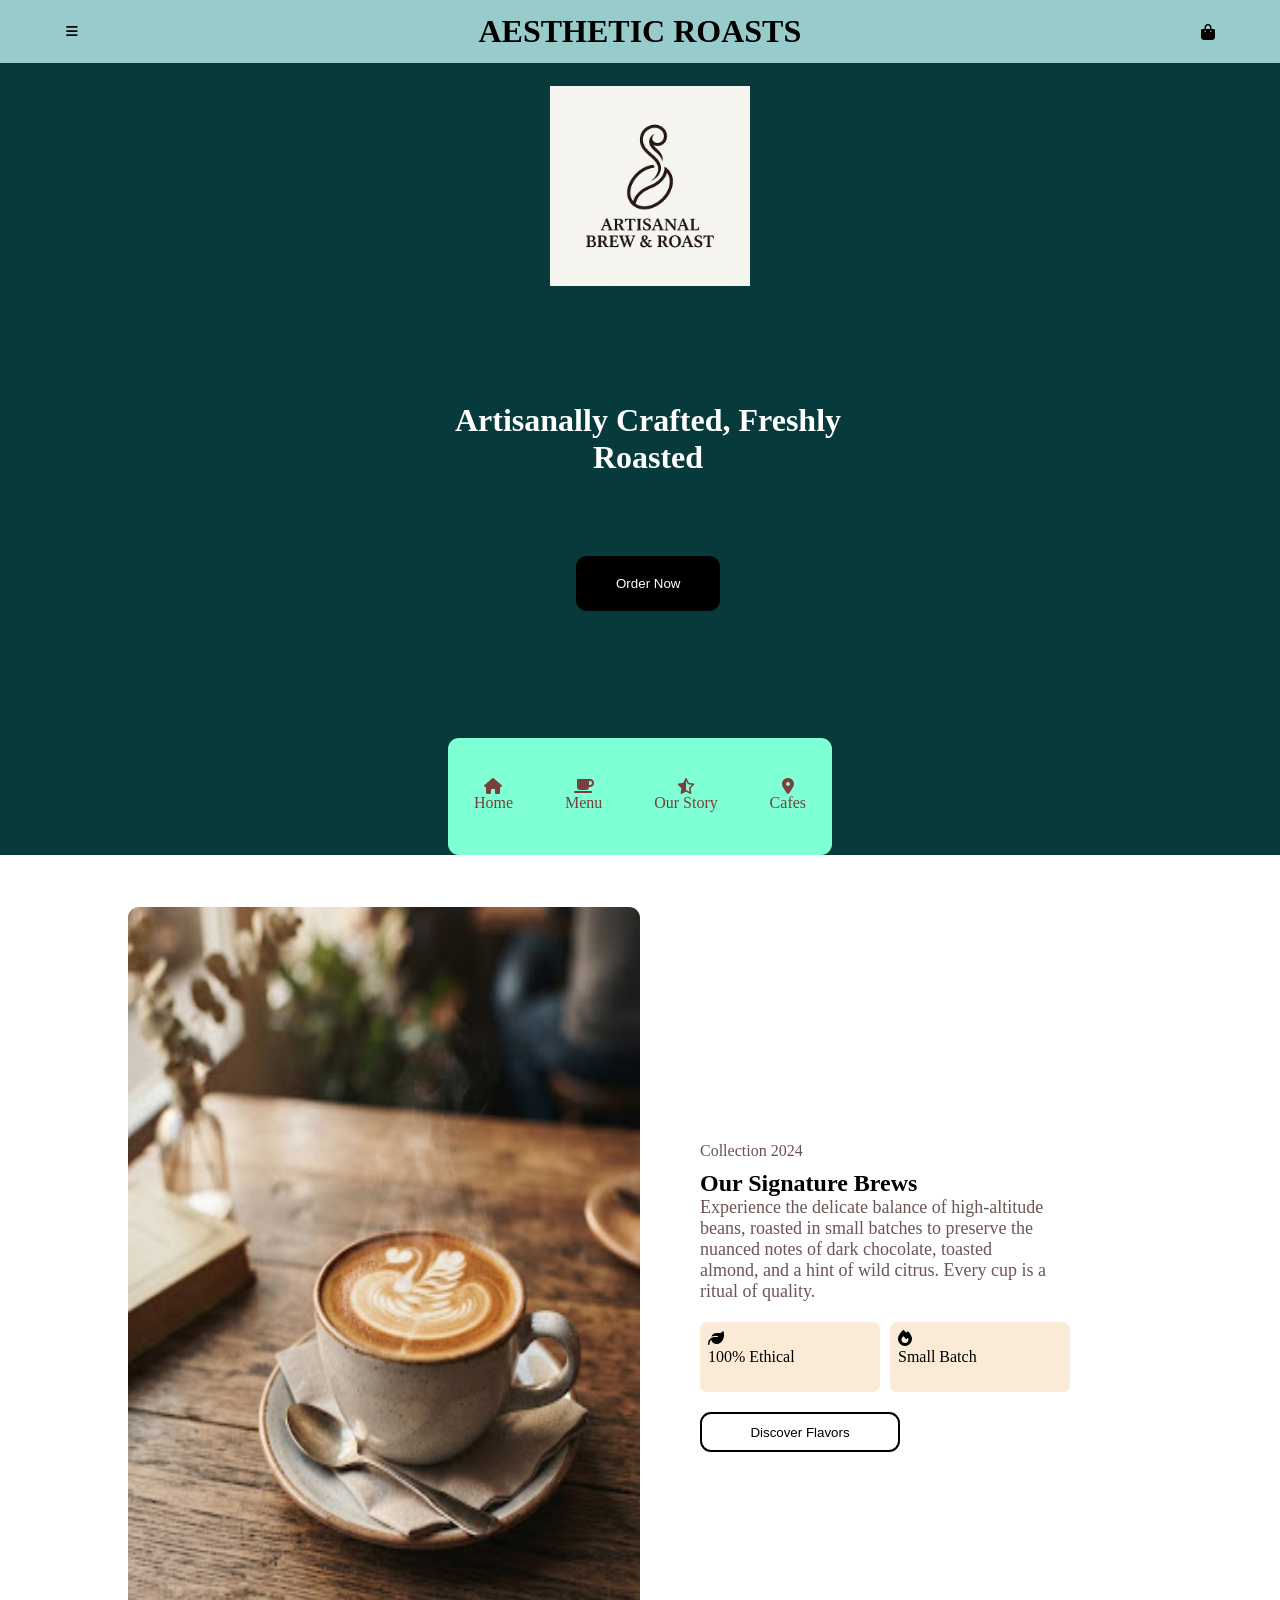
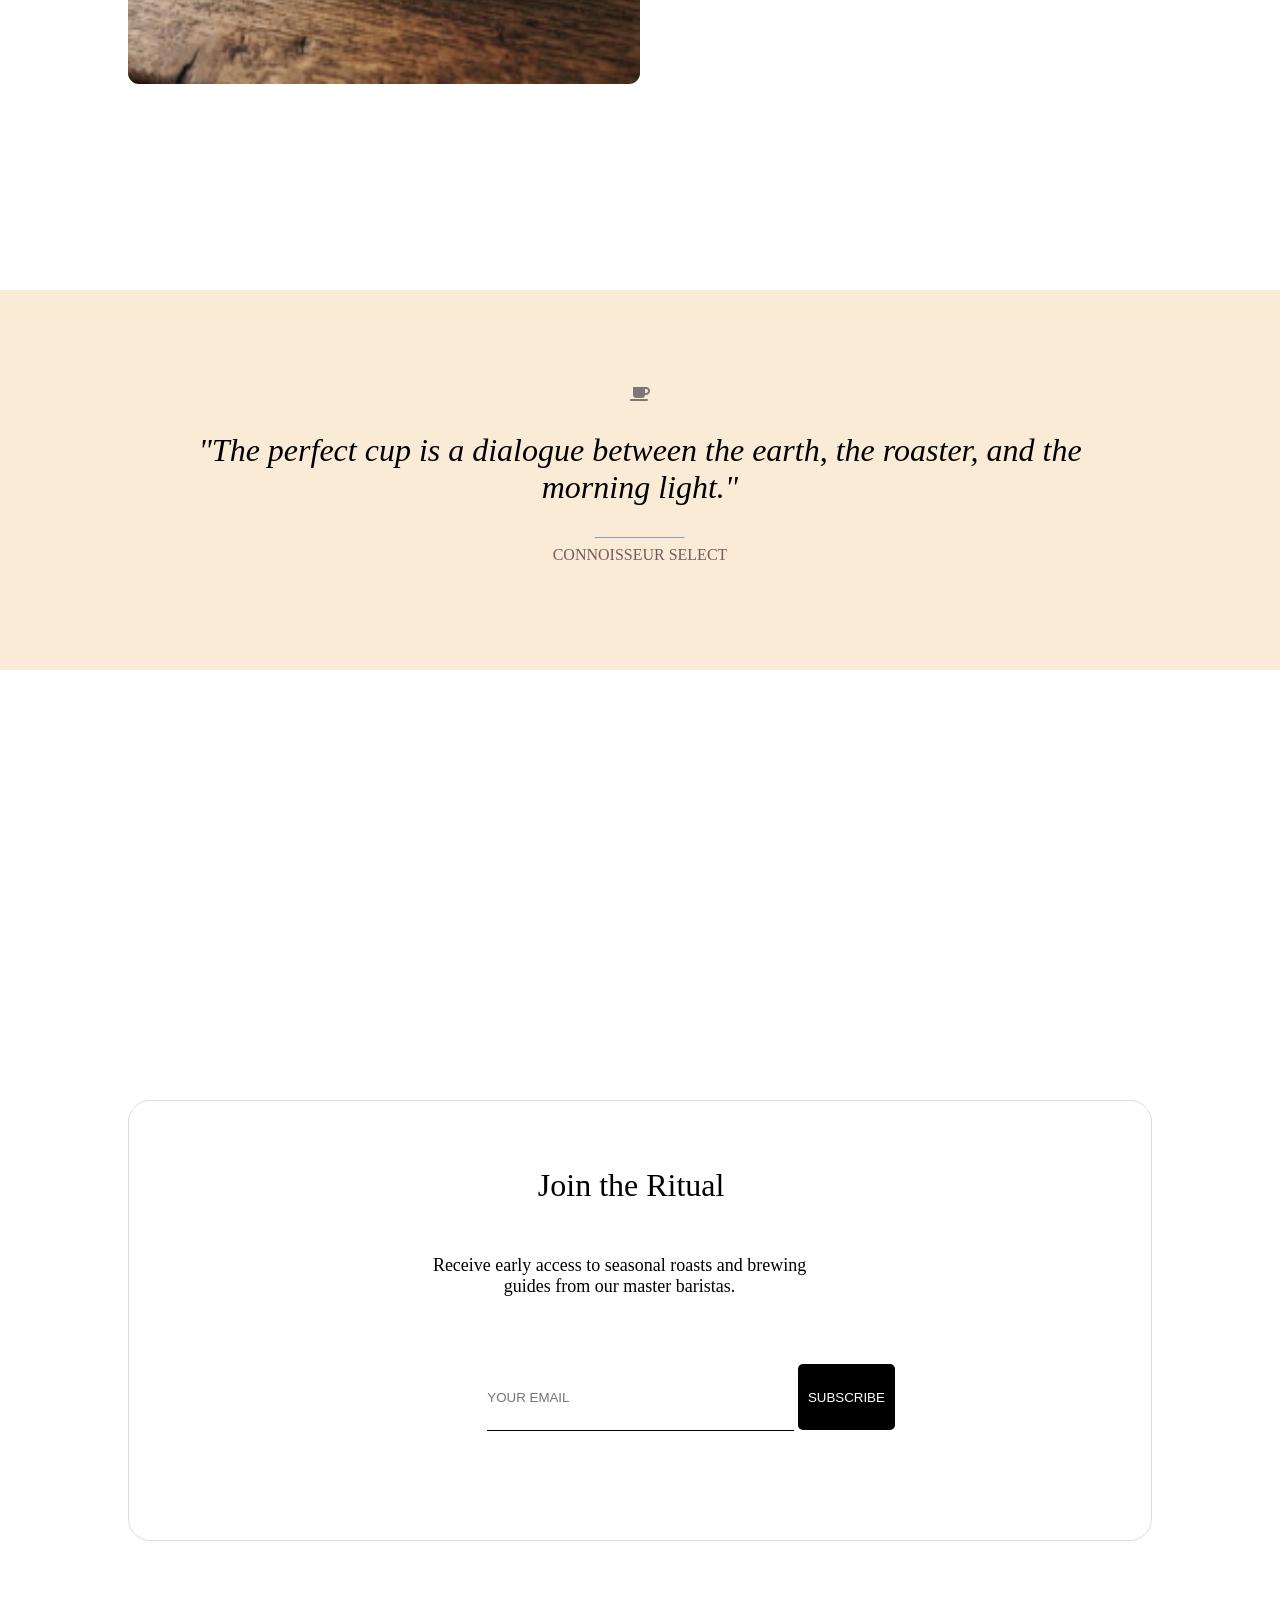
==== index.html @ 0acbfa36 "first commits" ====
<!DOCTYPE html>
<html lang="en">

<head>
    <meta charset="UTF-8">
    <meta name="viewport" content="width=device-width, initial-scale=1.0">
    <title>Aesthetic Roasts</title>
    
    <link rel="shortcut icon" href="./asseats/shorticon.png" type="image/x-icon">
    <link rel="stylesheet" href="./style.css">
    <link rel="stylesheet" href="https://cdnjs.cloudflare.com/ajax/libs/font-awesome/6.7.2/css/all.min.css">

</head>

<body>
        <header>
            <p>≡</p>
            <h1>AESTHETIC ROASTS</h1>
            <i class="fa-solid fa-bag-shopping"></i>
            
        </header>   
    <main>
        <div class="nav">
            <ul>
                <li> <a href="./index.html"><i class="fa-solid fa-house"></i>Home</a></li>
                <li><a href="./menu.html"><i class="fa-solid fa-mug-saucer"></i>Menu</a></li>
                <li><a href="./ourstory.html"><i class="fa-regular fa-star-half-stroke"></i>Our Story</a></li>
                <li><a href="./cafes.html"><i class="fa-solid fa-location-dot"></i>Cafes</a></li>
            </ul>
            
        </div>
        <div class="order">
            <img src="./asseats/artisanal.png">
            <h1>Artisanally Crafted, Freshly Roasted</h1>
            <button>Order Now</button>
        </div>
        <div class="grid-sec">
            <div class="image-side">
                <img src="./asseats/signature.png">
            </div>
            <div class="content">
                <div id="content-sign">
                    <h5>Collection 2024</h5>
                    <h2>Our Signature Brews</h2>
                    <p>Experience the delicate balance of high-altitude beans, roasted in small batches to preserve the
                        nuanced notes of dark chocolate, toasted almond, and a hint of wild citrus. Every cup is a
                        ritual of quality.</p>
                </div>
                <div class="grid-batch">
                    <div id="ethical">
                        <i class="fa-solid fa-leaf"></i>
                        <p>100% Ethical</p>
                    </div>
                    <div id="small"><i class="fa-solid fa-fire"></i>
                        <p>Small Batch</p>
                    </div>

                </div>
                <button>Discover Flavors</button>

            </div>



        </div>
        <div class="sellect">
            <i class="fa-solid fa-mug-saucer"></i>
            <h1>"The perfect cup is a dialogue between the earth, the roaster, and the morning light."</h1>
            <hr>
            <p>CONNOISSEUR SELECT</p>

        </div>

    </main>
    <footer>
        <div class="join">
            <h1>Join the Ritual</h1>
            <p>Receive early access to seasonal roasts and brewing guides from our master baristas.</p>
            <span><input type="text" placeholder="YOUR EMAIL">
                <button>SUBSCRIBE</button></span>

        </div>
    </footer>

</body>

</html>
---- style.css ----
*{
        padding: 0;
        margin: 0;
        box-sizing: border-box;

    }
    body{
        width: 100vw;
        height: auto;

    }
    @media screen (max-width:450px) {
        body{
            width: 100vw;
            height: auto;
            display: flex;
            flex-direction: column;
           gap:20px;
            flex-wrap: wrap;
        }
        header{
            width: 100px;   
            height: 100px;
        }
        .grid-sec{
            display: flex;
            flex-direction: column;
        }
        .grid-batch{
            display: flex;
            flex-direction: column;
        }
        
    }
    header{
        height: 7%;
        width: 100%;
        display: flex;
        background-color: rgb(152, 204, 204);
        justify-content: space-around;
        align-items: center;
        position: fixed;
        z-index: 1;
    }
    
    header p{
        position: relative;
        left: -7%;
        font-size: x-large;
        font-weight: 600;
    }
    header i{
        position: relative;
        right: -7%;
    }
    main{
        width: 100vw;
        height: 300vh;
        position: relative;
    }


    .nav{
        background-color: aquamarine;
        width: 30%;
        height: 13%;
        position: fixed;
        z-index: 1;
       
        border-radius: 11px;
        bottom: 5%;
        left: 35%;
        
    
    }
    .nav ul{
        position: relative;
        top: 30%;
        width: 100%;
        height: 30%;
        list-style: none;
        display: flex;
        
        justify-content: space-around;
       
    
    
    }
    .nav ul li a{
        
         height: 170%;
        display: flex;
        flex-direction: column;
        text-align: center;
        padding: 5px;
         color: rgb(121, 63, 63);
         text-decoration: none;
    }
    .nav ul li a:hover{
        transform: translateY(-4px);
        color: rgb(24, 1, 1);
    }
    .nav ul li a:active{
        background-color: black;
        color: white;
        border-radius: 7px;
        cursor: pointer;
    }
    
    .order{
        position: relative;
        height: 95vh;
        width: 100%;
        
        text-align: center;
        
        background-color:rgb(7, 58, 58);
    }
    .order img{
        position: absolute;
        top: 10%;
        left: 43%   ;
        height: 200px;
        width: 200px;
    }
    .order h1{
        position: absolute;
        top: 47%;
        left: 35%;
        width: 400px;
        text-align: center;
        color: white;
    }
    .order button{
        position: absolute;
        top: 65%;
        left: 45%;
        border-radius: 11px;
        color: white;
        border: none;
        background-color: black;
        padding: 20px 40px;
    }
    .order button:hover{
    

    cursor: pointer;
    transform: scale(1.1);
}
    
    .grid-sec{
        height: 30%;
        width: 100%;
        display: grid;
        grid-template-columns: repeat(1fr,1fr);
        grid-template-rows: 1fr;
        grid-template-areas: "a b";
       
    }
    @media screen (max-width:450px) {
        
    }
    .image-side{
        width: 50vw;
        height:120%;
        grid-area: a;
        position: relative;
        top: 4%;
      
        
        
    }
    .image-side img{
        position: absolute;
        top: 2%;
        left: 20%;
        width: 80%;
        height: 80%;
        border-radius: 11px;
    
    }
    .content{
        width: 55%;
        position: relative;
      top: 4%;
      left: 60px;
      display: flex;
      flex-direction: column;
      align-items:start;
      justify-content: center;
      gap: 20px;
        
        grid-area: b;
    }
    #content-sign p{
        font-size: large;
        color: rgb(109, 85, 85);
    }
    #content-sign h5{
        font-size: medium;
        font-weight: 200;
        color: rgb(109, 80, 80);
        padding: 10px 0px;
    }
    .grid-batch{
        display: grid;
        grid-template-columns: 1fr 1fr;
        grid-template-rows: 1fr;
        grid-template-areas: "ethical small";
        gap: 10px;
    }
    #ethical{
        width: 180px;
        height: 70px;
        grid-area: ethical;
        border-radius: 7px;
        padding: 8px;
        background-color: antiquewhite;
    }
    #small{
        grid-area: small;
        width: 180px;
        height: 70px;
        border-radius: 7px;
        padding: 8px;
        background-color: antiquewhite;
    }
    .content button{
        width: 200px;
        height: 40PX;
        padding: 5px;
        border: 2px solid black;
        background-color:white;
        border-radius: 11px;
        font-weight: 400;
       
    }
    .content button:hover {
    background-color: black;
    color: white;
    cursor: pointer;
        border: none;
    
}
    .sellect{
        height: 380px;
        width: 100%;
        
        position: absolute;
        top:70%;
        display: flex;
        flex-direction: column;
        justify-content: center;
        align-items: center;
        gap: 20px;
        background-color: antiquewhite;
        
    }
    .sellect i{
        color: rgb(131, 117, 117);
    }
    .sellect h1{
        width: 75%;
        font-style:italic;
        font-weight: 300;
       
        padding: 10px 0px;
        text-align: center;
        
    }
    .sellect hr{
        width: 7%;
        text-align: center;
        position: absolute;
        top: 65%;
    }
    .sellect p{
        padding:10px 0px;
        font-size: medium;
        color: rgb(122, 90, 90);
    }
    footer{
        position: relative;
        width: 100%;
        height: 70vh;
        text-align: center;
    }
    .join{
        position: relative;
        left: 10%;
        width: 80%;
        height: 70%;
        border: 1px solid rgb(220, 220, 228);
       / text-align: center;
        gap: 10PX;
        border-radius: 22PX;
    }
    .join h1{
        position: absolute;
        top: 15%;
        left: 40%;
        font-weight: 400;
    }
    .join p{
        width: 40%;
        font-size: large; 
        position: absolute;
        top: 35%;
        left: 28%;
    }
    .join span{
        position: absolute;
        top: 60%;
        left: 30%;
        width: 50%;
        height: 15%;
        text-align: center;
    }
    .join span input{
        height: 100%;
        width: 60%;
        border: none;
        border-bottom: 1px solid black;
    }
    .join span button{
        height: 100%;
        padding: 0px 10px;
        color: white;
        background-color: black;
        border: none;
        border-radius: 5px;
        
    }
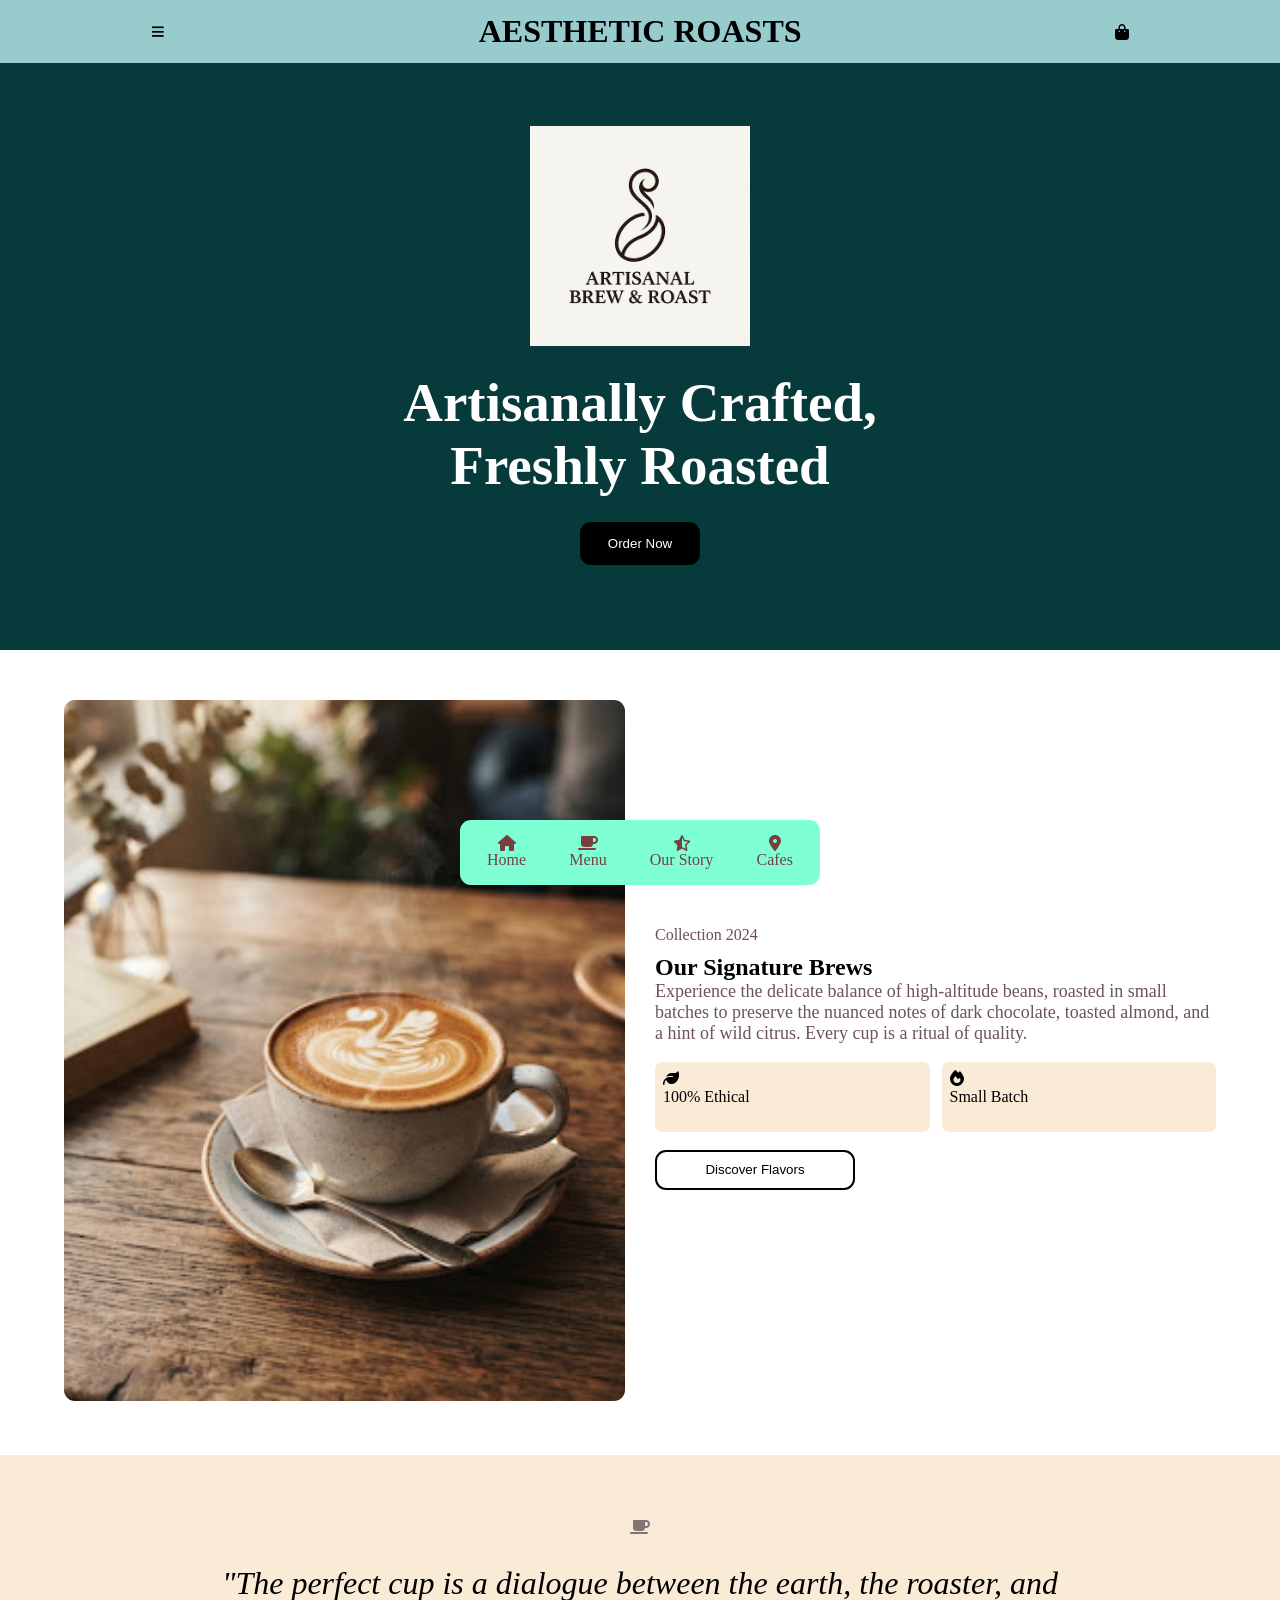
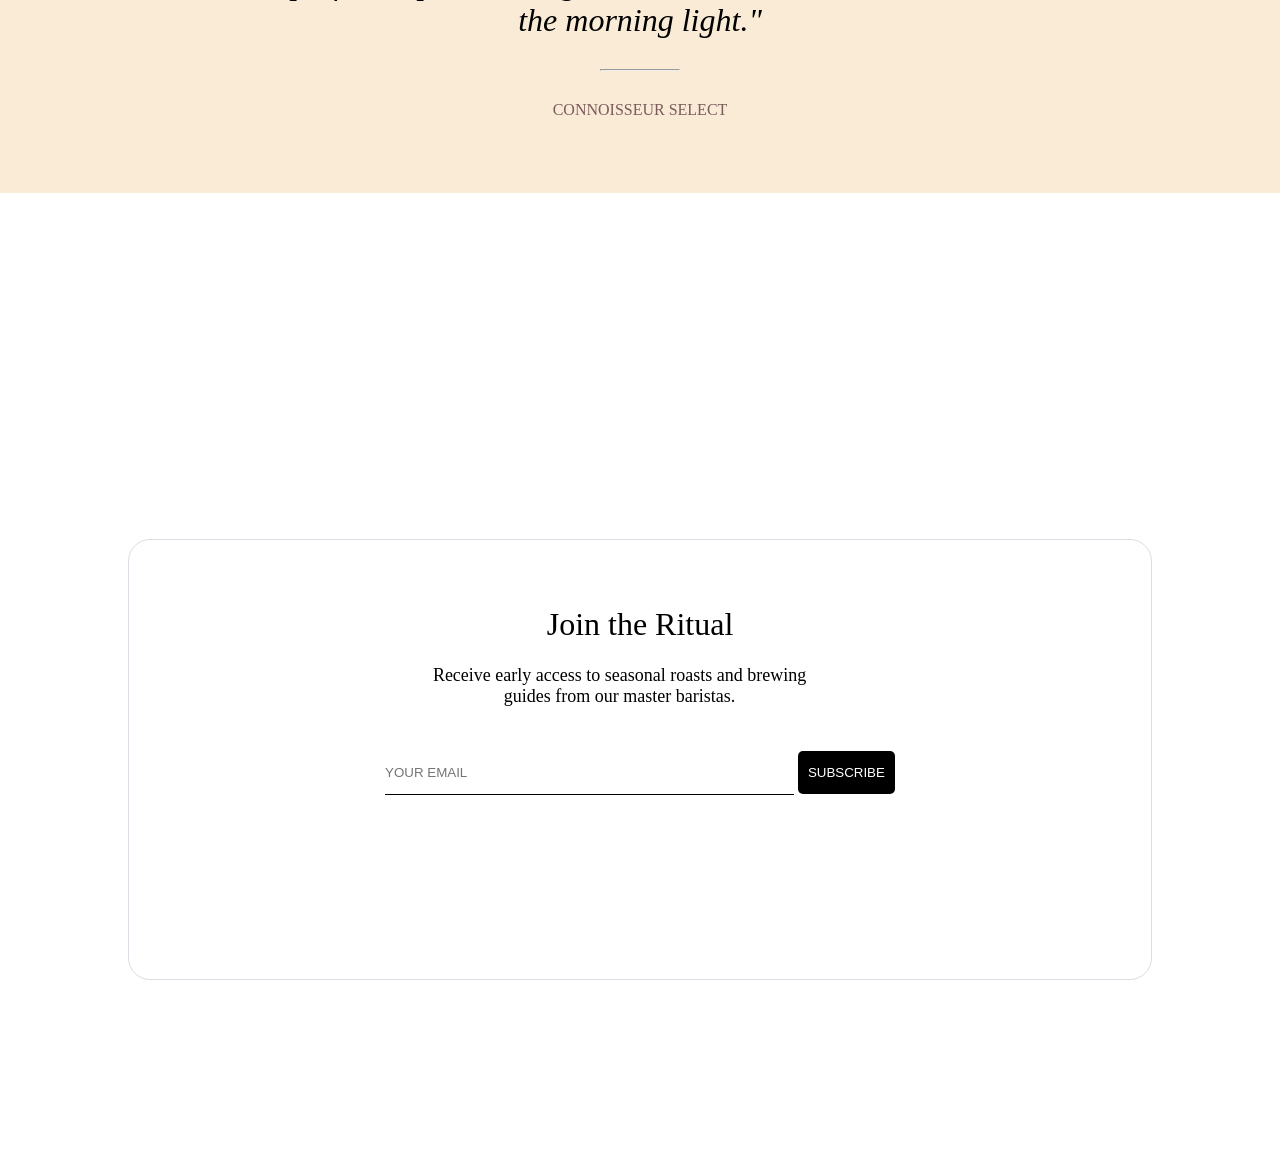
==== commit 5832857a: "update" ====
--- a/index.html
+++ b/index.html
@@ -5,9 +5,9 @@
     <meta charset="UTF-8">
     <meta name="viewport" content="width=device-width, initial-scale=1.0">
     <title>Aesthetic Roasts</title>
-    
+    <link rel="stylesheet" href="./style.css">
     <link rel="shortcut icon" href="./asseats/shorticon.png" type="image/x-icon">
-    <link rel="stylesheet" href="./style.css">
+   
     <link rel="stylesheet" href="https://cdnjs.cloudflare.com/ajax/libs/font-awesome/6.7.2/css/all.min.css">
 
 </head>
--- a/style.css
+++ b/style.css
@@ -7,30 +7,10 @@
     body{
         width: 100vw;
         height: auto;
-
-    }
-    @media screen (max-width:450px) {
-        body{
-            width: 100vw;
-            height: auto;
-            display: flex;
-            flex-direction: column;
-           gap:20px;
-            flex-wrap: wrap;
-        }
-        header{
-            width: 100px;   
-            height: 100px;
-        }
-        .grid-sec{
-            display: flex;
-            flex-direction: column;
-        }
-        .grid-batch{
-            display: flex;
-            flex-direction: column;
-        }
-        
+        min-height: 100vh;
+    margin: 0;
+    overflow-x: hidden;
+
     }
     header{
         height: 7%;
@@ -41,58 +21,72 @@
         align-items: center;
         position: fixed;
         z-index: 1;
+
+        gap: 12px;
     }
     
     header p{
         position: relative;
-        left: -7%;
-        font-size: x-large;
+         font-size: clamp(16px, 2vw, 25px);
         font-weight: 600;
     }
     header i{
         position: relative;
-        right: -7%;
+       
     }
     main{
         width: 100vw;
-        height: 300vh;
+        height: auto;
+         min-height: 100vh;
         position: relative;
     }
 
 
     .nav{
         background-color: aquamarine;
-        width: 30%;
-        height: 13%;
+        width: min(360px, 92%);
+    height: auto;
+    min-height: 65px;
+    left: 50%;
+    bottom: 15px;
+    transform: translateX(-50%);
+    padding: 8px;
         position: fixed;
         z-index: 1;
        
         border-radius: 11px;
-        bottom: 5%;
-        left: 35%;
+       
         
     
     }
     .nav ul{
-        position: relative;
+        
         top: 30%;
-        width: 100%;
-        height: 30%;
+        
         list-style: none;
         display: flex;
         
         justify-content: space-around;
+          position: static;
+    width: 100%;
+    height: auto;
+    margin: 0;
+    gap: 5px;
+    align-items: center;
        
     
     
     }
     .nav ul li a{
         
-         height: 170%;
+           height: auto;
+    padding: 7px 5px;
+    font-size: 16px;
+    overflow-wrap: anywhere;
         display: flex;
         flex-direction: column;
         text-align: center;
-        padding: 5px;
+        
          color: rgb(121, 63, 63);
          text-decoration: none;
     }
@@ -109,37 +103,51 @@
     
     .order{
         position: relative;
-        height: 95vh;
-        width: 100%;
-        
-        text-align: center;
+       
+        width: 100%;
+        min-height: 650px;
+    height: auto;
+    padding: 100px 5% 60px;
+    display: flex;
+    flex-direction: column;
+    align-items: center;
+    justify-content: center;
+    gap: 25px;
+        
+        
         
         background-color:rgb(7, 58, 58);
     }
     .order img{
-        position: absolute;
+          position: static;
+    width: clamp(140px, 22vw, 220px);
+    height: auto;
+    aspect-ratio: 1;
+    object-fit: cover;
         top: 10%;
         left: 43%   ;
-        height: 200px;
-        width: 200px;
+       
     }
     .order h1{
-        position: absolute;
+        position: static;
         top: 47%;
         left: 35%;
-        width: 400px;
+        width: 100%;
+         max-width: 650px;
         text-align: center;
         color: white;
+        font-size: clamp(30px, 5vw, 55px);
+    overflow-wrap: break-word;
     }
     .order button{
-        position: absolute;
+        position: static;
         top: 65%;
         left: 45%;
         border-radius: 11px;
         color: white;
         border: none;
         background-color: black;
-        padding: 20px 40px;
+        padding: 14px 28px;
     }
     .order button:hover{
     
@@ -149,50 +157,62 @@
 }
     
     .grid-sec{
-        height: 30%;
-        width: 100%;
-        display: grid;
-        grid-template-columns: repeat(1fr,1fr);
-        grid-template-rows: 1fr;
-        grid-template-areas: "a b";
-       
-    }
-    @media screen (max-width:450px) {
-        
-    }
+       
+        width: 100%;
+    height: auto;
+    min-height: 0;
+    display: grid;
+    grid-template-columns: minmax(0, 1fr) minmax(0, 1fr);
+    grid-template-areas: "a b";
+    gap: 30px;
+    padding: 50px 5%;
+    align-items: center;
+       
+    }
+   
     .image-side{
-        width: 50vw;
-        height:120%;
         grid-area: a;
-        position: relative;
-        top: 4%;
+    position: static;
+    width: 100%;
+    height: auto;
+}
       
         
         
-    }
+ 
     .image-side img{
-        position: absolute;
+     
         top: 2%;
         left: 20%;
-        width: 80%;
-        height: 80%;
+       
         border-radius: 11px;
+         position: static;
+    width: 100%;
+    height: auto;
+    aspect-ratio: 4 / 5;
+    object-fit: cover;
     
     }
     .content{
-        width: 55%;
-        position: relative;
-      top: 4%;
+      
       left: 60px;
       display: flex;
       flex-direction: column;
-      align-items:start;
+     
       justify-content: center;
-      gap: 20px;
-        
-        grid-area: b;
-    }
+       grid-area: b;
+    position: static;
+    width: 100%;
+    min-width: 0;
+    align-items: flex-start;
+    gap: 18px;
+}
+       
+  
     #content-sign p{
+        
+    max-width: 100%;
+    overflow-wrap: anywhere;
         font-size: large;
         color: rgb(109, 85, 85);
     }
@@ -203,15 +223,20 @@
         padding: 10px 0px;
     }
     .grid-batch{
-        display: grid;
-        grid-template-columns: 1fr 1fr;
+        width: 100%;
+    display: grid;
+    grid-template-columns: repeat(2, minmax(0, 1fr));
+    gap: 12px;
+       
         grid-template-rows: 1fr;
         grid-template-areas: "ethical small";
-        gap: 10px;
+       
     }
     #ethical{
-        width: 180px;
-        height: 70px;
+         width: 100%;
+    height: auto;
+    min-height: 70px;
+       
         grid-area: ethical;
         border-radius: 7px;
         padding: 8px;
@@ -219,13 +244,15 @@
     }
     #small{
         grid-area: small;
-        width: 180px;
-        height: 70px;
+        width: 100%;
+    height: auto;
+    min-height: 70px;
         border-radius: 7px;
         padding: 8px;
         background-color: antiquewhite;
     }
     .content button{
+         max-width: 100%;
         width: 200px;
         height: 40PX;
         padding: 5px;
@@ -243,11 +270,11 @@
     
 }
     .sellect{
-        height: 380px;
-        width: 100%;
-        
-        position: absolute;
-        top:70%;
+        height: auto;
+        width: 100%;
+        padding: 5%;
+        position:relative;
+        top:95%;
         display: flex;
         flex-direction: column;
         justify-content: center;
@@ -271,7 +298,7 @@
     .sellect hr{
         width: 7%;
         text-align: center;
-        position: absolute;
+        position: relative;
         top: 65%;
     }
     .sellect p{
@@ -283,6 +310,7 @@
         position: relative;
         width: 100%;
         height: 70vh;
+        margin-top: 27%;
         text-align: center;
     }
     .join{
@@ -296,34 +324,34 @@
         border-radius: 22PX;
     }
     .join h1{
-        position: absolute;
+        position: relative;
         top: 15%;
-        left: 40%;
+    ;
         font-weight: 400;
     }
     .join p{
         width: 40%;
         font-size: large; 
-        position: absolute;
-        top: 35%;
+        position: relative;
+        top: 20%;
         left: 28%;
     }
     .join span{
-        position: absolute;
-        top: 60%;
-        left: 30%;
+        position: relative;
+        top: 30%;
+        left: 0%;
         width: 50%;
-        height: 15%;
+        height: 5%;
         text-align: center;
     }
     .join span input{
-        height: 100%;
-        width: 60%;
+        height: 10%;
+        width: 40%;
         border: none;
         border-bottom: 1px solid black;
     }
     .join span button{
-        height: 100%;
+        height: 10%;
         padding: 0px 10px;
         color: white;
         background-color: black;
@@ -331,3 +359,92 @@
         border-radius: 5px;
         
     }
+    
+
+
+
+
+/* Tablet */
+
+@media screen and (max-width: 768px) {
+    .grid-sec {
+        grid-template-columns: 1fr;
+        grid-template-areas:
+            "a"
+            "b";
+        gap: 25px;
+    }
+
+    .image-side img {
+        max-height: 420px;
+        aspect-ratio: 16 / 10;
+    }
+
+    .content {
+        align-items: flex-start;
+    }
+
+    .order {
+        min-height: 600px;
+    }
+}
+
+/* Mobile */
+
+@media screen and (max-width: 480px) {
+    header {
+        min-height: 60px;
+        padding: 12px 4%;
+    }
+
+    .order {
+        min-height: 540px;
+        padding: 85px 5% 100px;
+        gap: 20px;
+    }
+
+    .order h1 {
+        font-size: clamp(27px, 8vw, 38px);
+    }
+
+    .grid-sec {
+        padding: 35px 5%;
+    }
+
+    .grid-batch {
+        grid-template-columns: 1fr 1fr;
+    }
+
+    #ethical,
+    #small {
+        padding: 10px;
+        font-size: 13px;
+    }
+
+    .nav {
+        bottom: 10px;
+        width: 94%;
+    }
+
+    .nav ul li a {
+        font-size: 11px;
+        padding: 6px 3px;
+    }
+}
+
+/* Very small phones */
+
+@media screen and (max-width: 350px) {
+    .grid-batch {
+        grid-template-columns: 1fr;
+    }
+
+    .order h1 {
+        font-size: 27px;
+    }
+
+    .nav ul li a {
+        font-size: 10px;
+    }
+}
+
